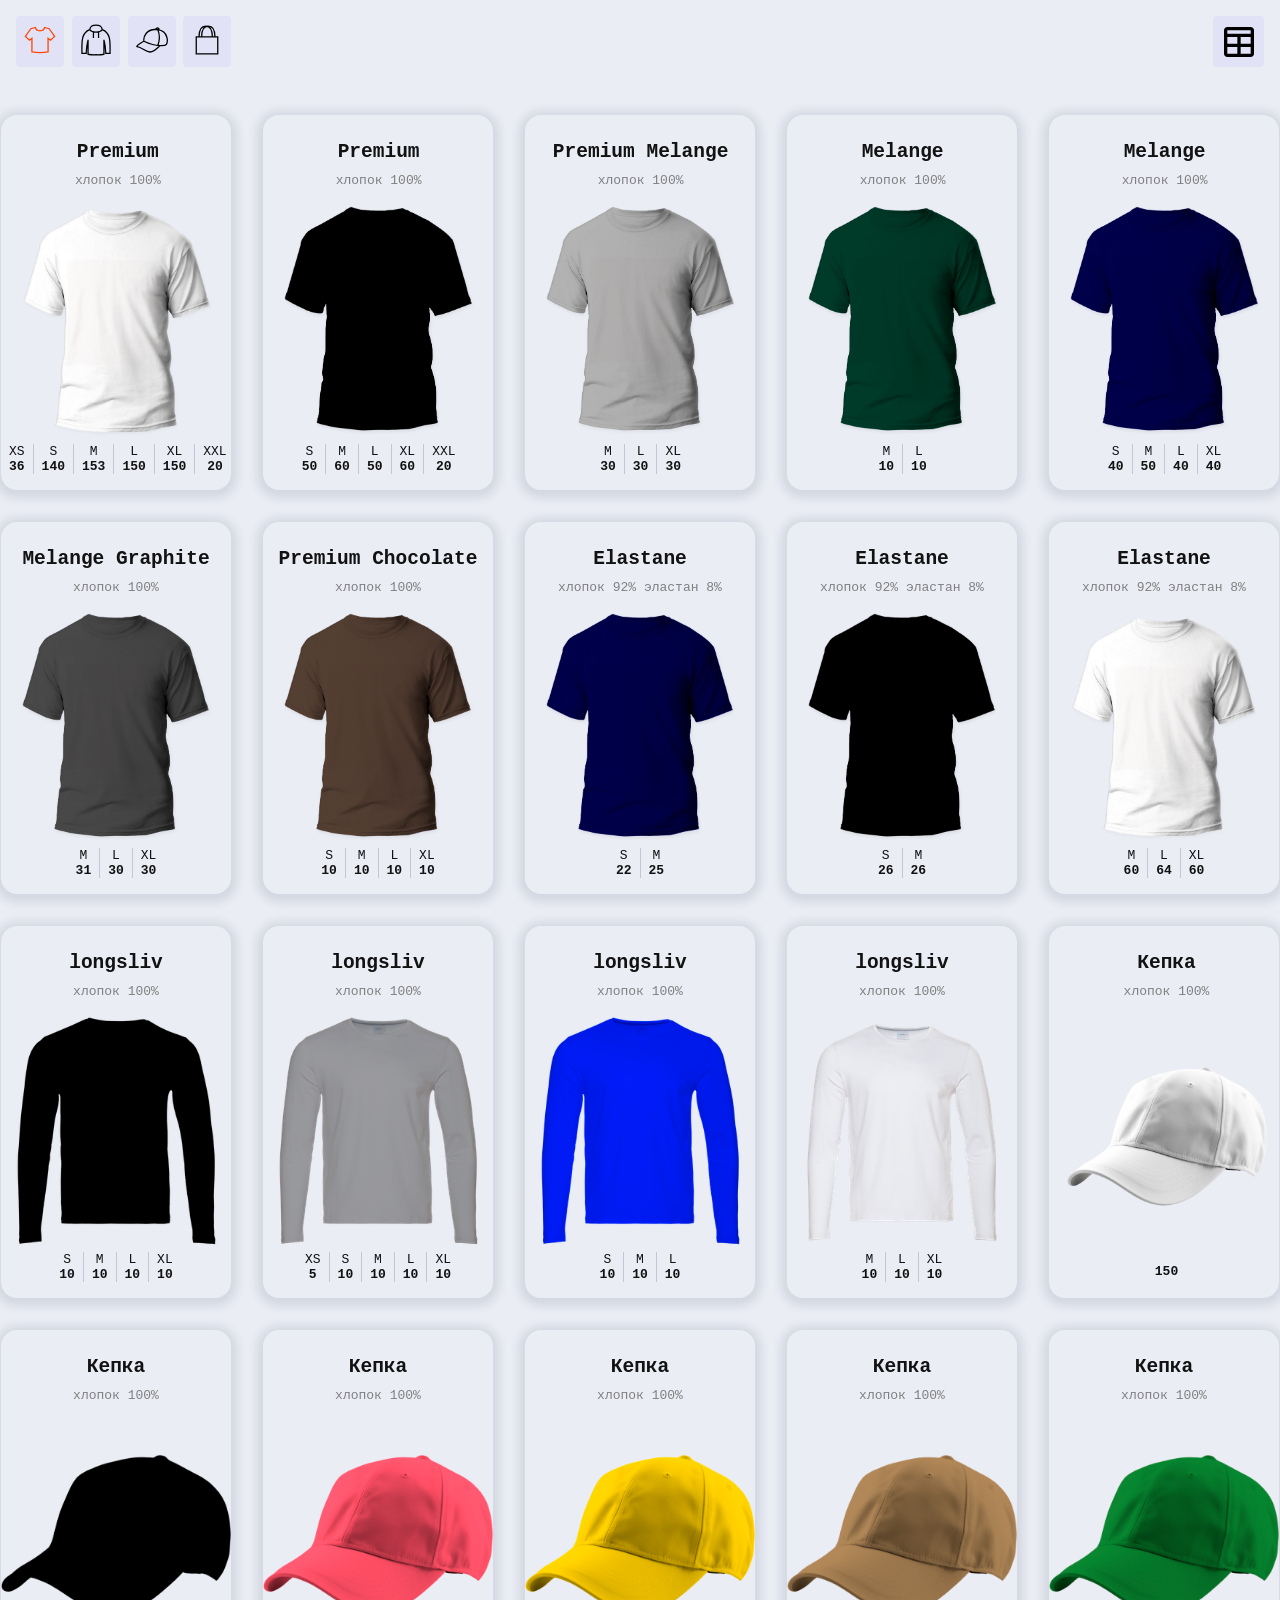
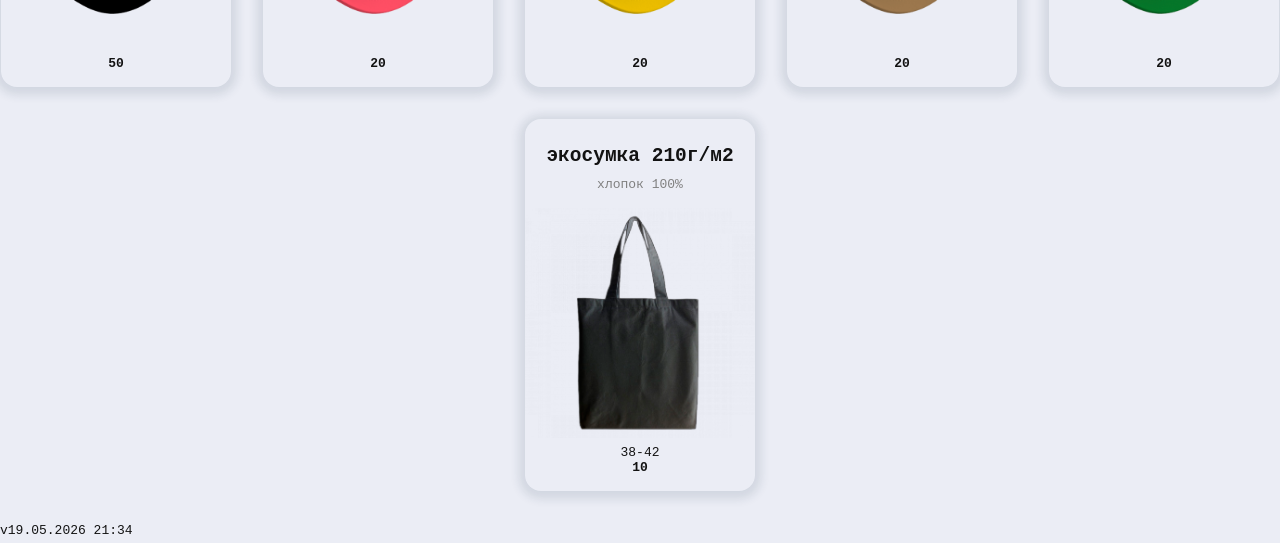
==== index.html @ ab4a7c16 "-" ====
<!DOCTYPE html>
<html lang="en">
<head>
    <meta charset="UTF-8">
    <meta name="viewport" content="width=device-width, initial-scale=1.0">
    <link rel="stylesheet" href="style.css">
    <title>Storage</title>
</head>
<body>
    <header>
        <div>
            <button class="btn active">
                <svg><use xlink:href="#tshirt"></use></svg>
            </button>
            <button class="btn">
                <svg><use xlink:href="#hoodie"></use></svg>
            </button>
            <button class="btn">
                <svg><use xlink:href="#cap"></use></svg>
            </button>
            <button class="btn">
                <svg><use xlink:href="#shopper"></use></svg>
            </button>
        </div>

        <a class="btn" href="html/table/index.html">
            <svg><use xlink:href="#table"></use></svg>
        </a>
    </header>

    <main>
        <div id="cluster"></div>
    </main>

    <footer>v19.05.2026 21:34</footer>

    <svg style="display: none">
        <!-- постер -->
        <symbol viewBox="0 0 100 10" id="poster-icon">
            <path d="M7.51 9.38l-2.11 0 -3.39 -6.11 0 6.11 -2.01 0 0 -8.76 2.7 0 2.8 5.02 0 -5.02 2.01 0 0 8.76zm0.83 0l2.96 -8.76 2.4 0 2.96 8.76 -2.26 0 -0.55 -1.77 -2.77 0 -0.54 1.77 -2.2 0zm5.03 -3.38l-0.9 -2.9 -0.9 2.9 1.8 0zm13.1 3.38l-2.19 0 0 -5.81 -1.6 3.75 -1.49 0 -1.6 -3.75 0 5.81 -2.07 0 0 -8.76 2.54 0 1.94 4.32 1.93 -4.32 2.54 0 0 8.76zm1.81 0l0 -8.76 5.92 0 0 1.68 -3.73 0 0 1.53 3.44 0 0 1.67 -3.44 0 0 2.2 3.73 0 0 1.68 -5.92 0zm14.71 0.17c-1.31,0 -2.35,-0.4 -3.13,-1.2 -0.77,-0.79 -1.15,-1.91 -1.15,-3.35 0,-1.39 0.38,-2.49 1.16,-3.32 0.77,-0.82 1.81,-1.24 3.13,-1.24 0.34,0 0.66,0.02 0.93,0.06 0.28,0.04 0.55,0.09 0.8,0.16 0.21,0.06 0.42,0.15 0.66,0.25 0.23,0.1 0.42,0.19 0.57,0.26l0 2.09 -0.23 0c-0.1,-0.09 -0.23,-0.21 -0.4,-0.34 -0.16,-0.13 -0.34,-0.25 -0.54,-0.38 -0.21,-0.12 -0.43,-0.23 -0.68,-0.32 -0.24,-0.08 -0.5,-0.13 -0.76,-0.13 -0.32,0 -0.61,0.05 -0.88,0.15 -0.26,0.1 -0.51,0.27 -0.75,0.52 -0.22,0.22 -0.4,0.53 -0.54,0.9 -0.14,0.38 -0.21,0.83 -0.21,1.35 0,0.54 0.07,1 0.22,1.37 0.14,0.37 0.33,0.67 0.57,0.89 0.23,0.22 0.48,0.38 0.76,0.48 0.28,0.1 0.56,0.15 0.84,0.15 0.29,0 0.56,-0.05 0.83,-0.15 0.26,-0.09 0.48,-0.2 0.66,-0.31 0.2,-0.12 0.37,-0.24 0.52,-0.37 0.15,-0.12 0.28,-0.23 0.39,-0.33l0.2 0 0 2.05c-0.16,0.08 -0.35,0.16 -0.56,0.26 -0.21,0.1 -0.43,0.18 -0.65,0.24 -0.28,0.08 -0.53,0.15 -0.77,0.19 -0.24,0.04 -0.57,0.07 -0.99,0.07zm12.23 -4.55c0,1.42 -0.37,2.53 -1.13,3.34 -0.76,0.81 -1.79,1.22 -3.11,1.22 -1.32,0 -2.35,-0.41 -3.11,-1.23 -0.75,-0.83 -1.13,-1.93 -1.13,-3.33 0,-1.4 0.38,-2.51 1.13,-3.33 0.76,-0.82 1.79,-1.23 3.11,-1.23 1.32,0 2.35,0.41 3.11,1.22 0.76,0.81 1.13,1.93 1.13,3.34zm-2.26 0c0,-0.52 -0.05,-0.97 -0.16,-1.34 -0.11,-0.36 -0.25,-0.66 -0.43,-0.9 -0.19,-0.24 -0.41,-0.41 -0.64,-0.51 -0.24,-0.11 -0.49,-0.16 -0.74,-0.16 -0.27,0 -0.52,0.05 -0.74,0.15 -0.22,0.09 -0.43,0.26 -0.63,0.51 -0.18,0.23 -0.33,0.53 -0.44,0.9 -0.11,0.38 -0.17,0.83 -0.17,1.35 0,0.54 0.05,0.98 0.16,1.34 0.1,0.36 0.25,0.65 0.43,0.89 0.19,0.24 0.41,0.42 0.65,0.52 0.23,0.11 0.48,0.16 0.74,0.16 0.26,0 0.51,-0.06 0.75,-0.17 0.24,-0.11 0.45,-0.29 0.63,-0.52 0.19,-0.26 0.33,-0.55 0.44,-0.89 0.1,-0.34 0.15,-0.78 0.15,-1.33zm12.51 4.38l-2.19 0 0 -5.81 -1.59 3.75 -1.5 0 -1.59 -3.75 0 5.81 -2.08 0 0 -8.76 2.54 0 1.94 4.32 1.93 -4.32 2.54 0 0 8.76zm8.55 -6c0,0.41 -0.06,0.8 -0.19,1.17 -0.13,0.37 -0.32,0.67 -0.56,0.92 -0.15,0.15 -0.31,0.29 -0.49,0.42 -0.18,0.13 -0.38,0.24 -0.59,0.33 -0.22,0.09 -0.45,0.16 -0.7,0.21 -0.26,0.05 -0.54,0.08 -0.86,0.08l-1.15 0 0 2.87 -2.2 0 0 -8.76 3.4 0c0.51,0 0.94,0.05 1.31,0.14 0.37,0.09 0.7,0.24 1,0.44 0.33,0.22 0.58,0.51 0.76,0.88 0.18,0.36 0.27,0.8 0.27,1.3zm-2.26 0.06c0,-0.25 -0.06,-0.46 -0.18,-0.64 -0.11,-0.17 -0.26,-0.3 -0.42,-0.36 -0.21,-0.09 -0.41,-0.15 -0.6,-0.16 -0.18,-0.01 -0.44,-0.02 -0.77,-0.02l-0.31 0 0 2.61 0.15 0c0.21,0 0.41,0 0.59,0 0.19,-0.01 0.35,-0.02 0.48,-0.04 0.12,-0.02 0.24,-0.06 0.38,-0.12 0.13,-0.06 0.23,-0.12 0.3,-0.19 0.15,-0.14 0.25,-0.29 0.3,-0.45 0.05,-0.16 0.08,-0.37 0.08,-0.63zm2.49 5.94l2.96 -8.76 2.4 0 2.97 8.76 -2.27 0 -0.54 -1.77 -2.77 0 -0.55 1.77 -2.2 0zm5.03 -3.38l-0.9 -2.9 -0.9 2.9 1.8 0zm11.67 3.38l-2.12 0 -3.38 -6.11 0 6.11 -2.01 0 0 -8.76 2.7 0 2.8 5.02 0 -5.02 2.01 0 0 8.76zm9.05 -8.76l-3.02 5.1 0 3.66 -2.21 0 0 -3.55 -3.07 -5.21 2.51 0 1.72 3.15 1.66 -3.15 2.41 0z"/>
        </symbol>

        <!-- футболка -->
        <symbol viewBox="0 0 100 100" id="tshirt">
            <path d="M50 89.19c0,0 -12.52,-0.08 -25.23,-2.07l0 -42.48 -7.51 6.21 -12.86 -11.92 16.81 -24.11 14.33 -4.01c0,0 2,10.42 14.46,10.42 12.46,0 14.46,-10.42 14.46,-10.42l14.33 4.01 16.81 24.11 -12.86 11.92 -7.51 -6.21 0 42.48c-12.71,1.99 -25.23,2.07 -25.23,2.07z" />
        </symbol>

        <!-- худи -->
        <symbol viewBox="0 0 100 100" id="hoodie">
            <path d="M50 96.07c13.19,0.58 24.82,-1.53 24.82,-1.53l0 -45.01c4.97,18.71 5.85,42.52 5.85,42.52l13.26 0c-0.15,-31.78 4.08,-62.9 -24,-74.25 -2.24,-0.9 1.78,-13.97 -19.93,-13.97 -21.71,0 -17.69,13.07 -19.93,13.97 -28.08,11.35 -23.85,42.47 -24,74.25l13.26 0c0,0 0.88,-23.81 5.85,-42.52l0 45.01c0,0 11.63,2.11 24.82,1.53zm-8.02 -71.6l0 19.02m16.04 -19.02l0 19.02m-27.95 -25.69c3.15,4.06 11.38,7.69 19.93,7.69 8.55,0 16.78,-3.63 19.93,-7.69" />
        </symbol>

        <!-- кепка -->
        <symbol viewBox="0 0 100 100" id="cap">
            <path d="M24.64 54c-7.42,3.43 -26.43,15.99 -21.26,16.63 15.1,1.87 27.74,16.84 40.45,16.85 12.26,0.02 23.43,-12.47 31.1,-20.12 0,0 16.52,1.24 20.03,-3.93 3.5,-5.18 8.91,-40.17 -26.94,-45.57 -35.85,-5.4 -45.37,22.55 -43.38,36.14zm50.29 13.36c0,0 -21.41,0.06 -50.29,-13.36m43.38 -36.14c4.2,9.09 8.78,23.93 0.68,49.07m-6.44 -49.67c0.53,-6.65 10.55,-6.43 10.07,1.43" />
        </symbol>

        <!-- шоппер -->
        <symbol viewBox="0 0 100 100" id="shopper">
            <path d="M16.41 40.47l67.18 0 0 52.81 -67.18 0 0 -52.81zm50.54 0c0,-28.6 -11.42,-33.75 -20.95,-33.75m-20.95 33.75c0,-28.6 11.42,-33.75 20.95,-33.75m28.95 33.75c0,-28.6 -11.42,-33.75 -20.95,-33.75m-20.95 33.75c0,-28.6 11.42,-33.75 20.95,-33.75" />
        </symbol>

        <!-- table -->
        <symbol viewBox="0 -960 960 960" id="table">
            <path d="M200-120q-33 0-56.5-23.5T120-200v-560q0-33 23.5-56.5T200-840h560q33 0 56.5 23.5T840-760v560q0 33-23.5 56.5T760-120H200Zm240-240H200v160h240v-160Zm80 0v160h240v-160H520Zm-80-80v-160H200v160h240Zm80 0h240v-160H520v160ZM200-680h560v-80H200v80Z"/>
        </symbol>
    </svg>
</body>

<!-- БД -->
<script src="data/tshirt.js"></script>
<script src="data/cap.js"></script>
<script src="data/longsleeve.js"></script>
<script src="data/shopper.js"></script>

<!-- строитель DOM -->
<script src="builder.js"></script>

</html>
---- style.css ----
:root {
    --btn-bg: rgb(200, 229, 255);
    --active: orangered;

    box-sizing: border-box;
}

body {
    margin: 0;
    min-height: 100vh;
    display: grid;
    gap: 2rem;
    grid-template-rows: auto 1fr auto;
    color: #121212;
    background-color: #ebedf5;
    font-family: monospace;
}

header {
    --size: 32px;

    display: grid;
    padding: 1rem;
    grid-template-columns: 1fr auto;

    & > div {

        & > button {
            padding: .5rem;
            border: none;

            & > svg {
                stroke: black;
                stroke-width: 4px;
                fill: transparent;
                width: auto;
                height: var(--size);
                aspect-ratio: 1;
            }
        }
    }

    & > a {
        display: flex;
        align-items: center;
        justify-content: center;
        aspect-ratio: 1;

        & svg {
            width: auto;
            height: 40px;
            aspect-ratio: 1;
        }
    }
}

.btn {
    border-radius: 4px;
    background-color: #e2e2f7;

    &:hover {
        cursor: pointer;
        background-color: #d9d9f3;
    }
}

.active > svg {
    stroke: orangered;
}

#cluster {
    display: flex;
    flex-wrap: wrap;
    gap: 2rem;
    justify-content: center;
}

.card {
    text-align: center;
    display: grid;
    gap: .4rem;
    padding: 1rem 0;
    width: 230px;
    border-radius: 1rem;
    box-shadow: 0px 2px 10px 6px rgba(34, 60, 80, 0.12);
}

.card h2,
.card p {
    margin: 10px 0;
}

.card p {
    color: gray;
}

.image {
    width: 100%;
    aspect-ratio: 1;
    background-image: url('img/tshirt.png');
    background-size: contain;
    background-repeat: no-repeat;
    background-position: center;
}

.size-table {
    display: flex;
    flex-wrap: nowrap;
    justify-content: center;

    & > * {
        text-align: center;
        border-right: 1px solid rgb(197, 198, 212);
        padding: 0 .5rem;

        & > span {
            display: block;
        }

        & > strong {
            display: block;
        }
    }

    & > :last-child {
        border: none;
    }
}

@media (orientation: portrait){
    body {
        padding: .4rem;
        gap: 0rem;
    }
    #cluster {
        margin: 1rem 0;
        display: grid;
        grid-template-columns: repeat(2, 1fr);
        gap: .7rem;
    }

    .card {
        font-size: 0.5rem;
        width: auto;
    }
}
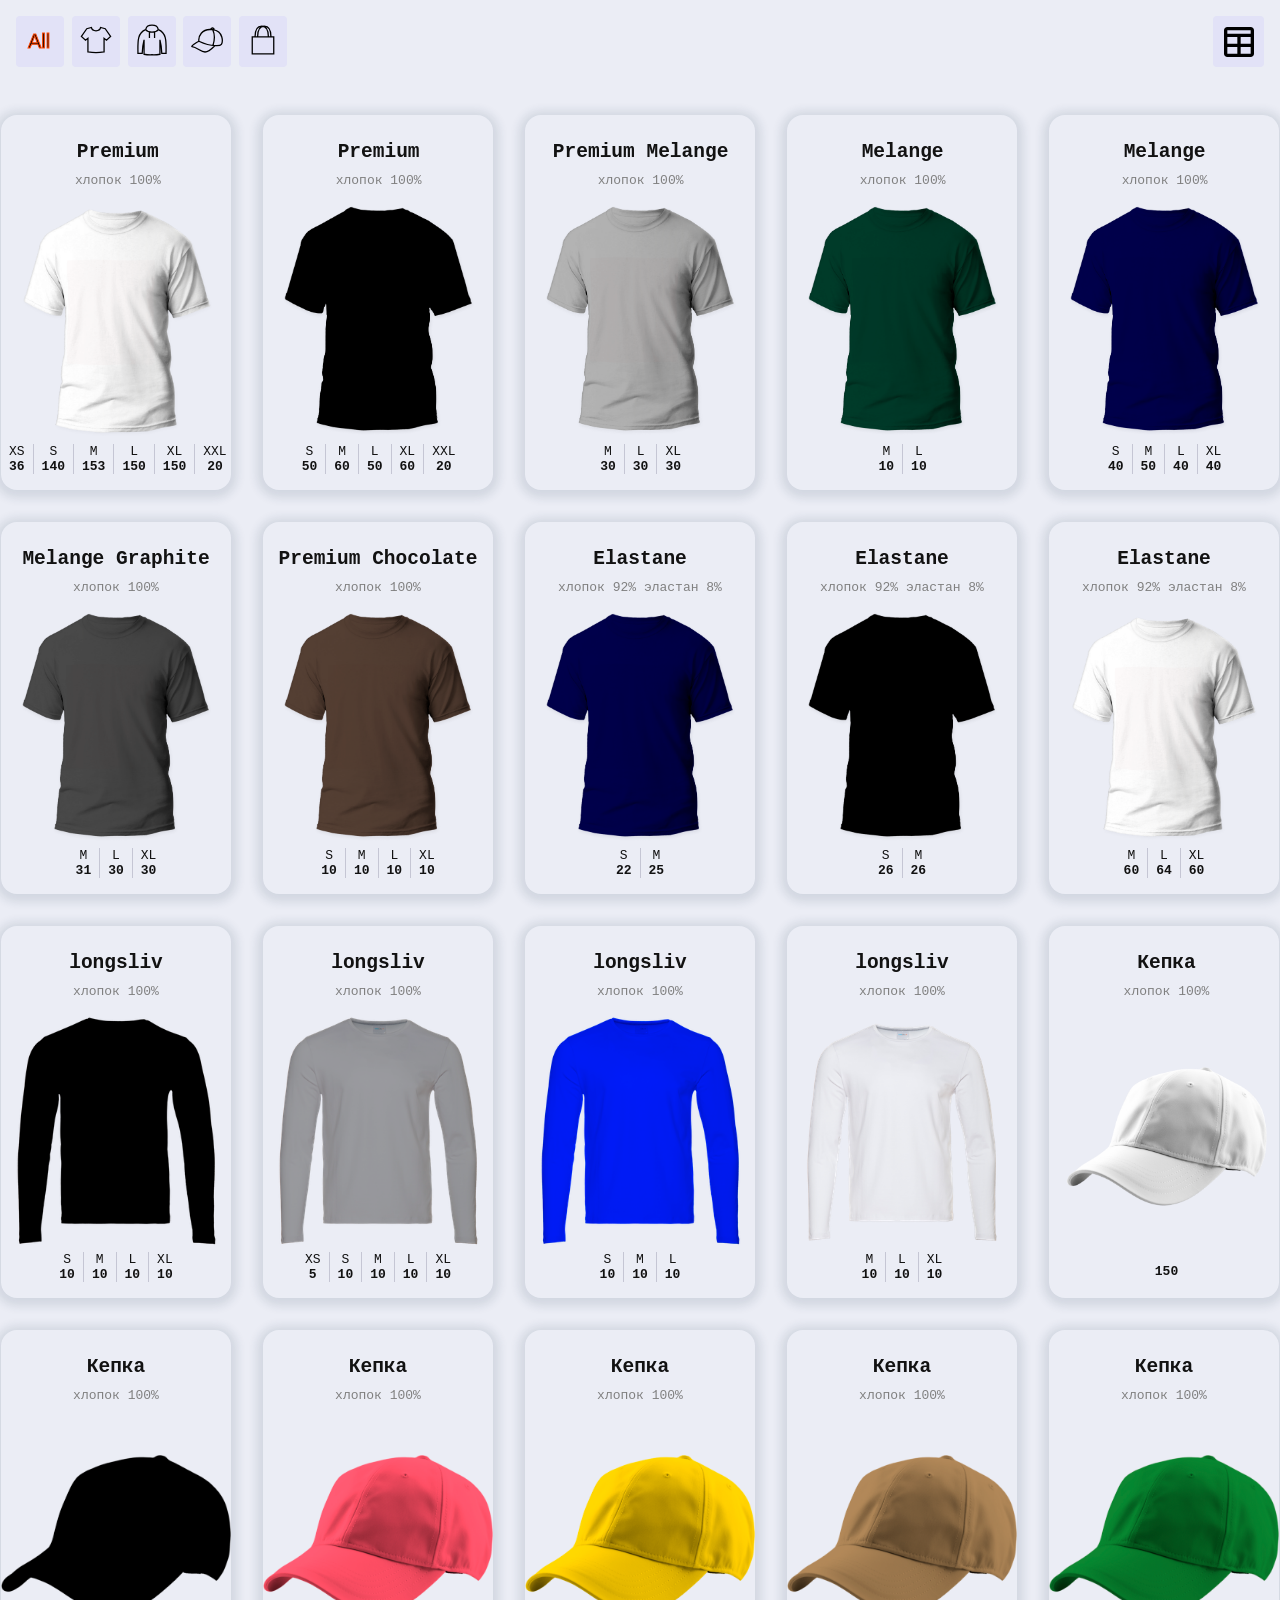
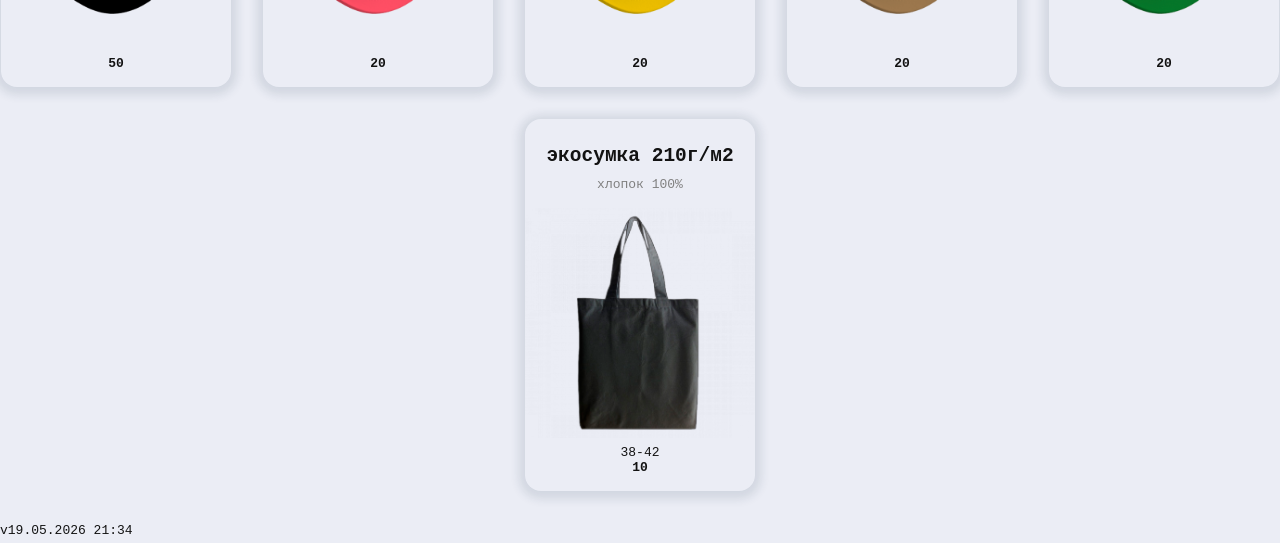
==== commit a7c44581: "-" ====
--- a/index.html
+++ b/index.html
@@ -9,16 +9,28 @@
 <body>
     <header>
         <div>
-            <button class="btn active">
+            <button class="btn active" onclick="builderAll(this)">
+                <svg>
+                    <style>
+                        .all-text {
+                            font: 100 20px sans-serif;
+                            stroke-width: 1;
+                            fill: black;
+                        }
+                    </style>
+                    <text x="4" y="24" class="all-text">All</text>
+                </svg>
+            </button>
+            <button class="btn" onclick="initiation(this, tshirt, 'tshirt')">
                 <svg><use xlink:href="#tshirt"></use></svg>
             </button>
-            <button class="btn">
+            <button class="btn" onclick="initiation(this, longsleeve, 'longsleeve')">
                 <svg><use xlink:href="#hoodie"></use></svg>
             </button>
-            <button class="btn">
+            <button class="btn" onclick="initiation(this, cap, 'cap')">
                 <svg><use xlink:href="#cap"></use></svg>
             </button>
-            <button class="btn">
+            <button class="btn" onclick="initiation(this, shopper, 'shopper')">
                 <svg><use xlink:href="#shopper"></use></svg>
             </button>
         </div>
--- a/style.css
+++ b/style.css
@@ -127,6 +127,10 @@
     }
 }
 
+.all-text {
+    font: bold 20px sans-serif;
+}
+
 @media (orientation: portrait){
     body {
         padding: .4rem;
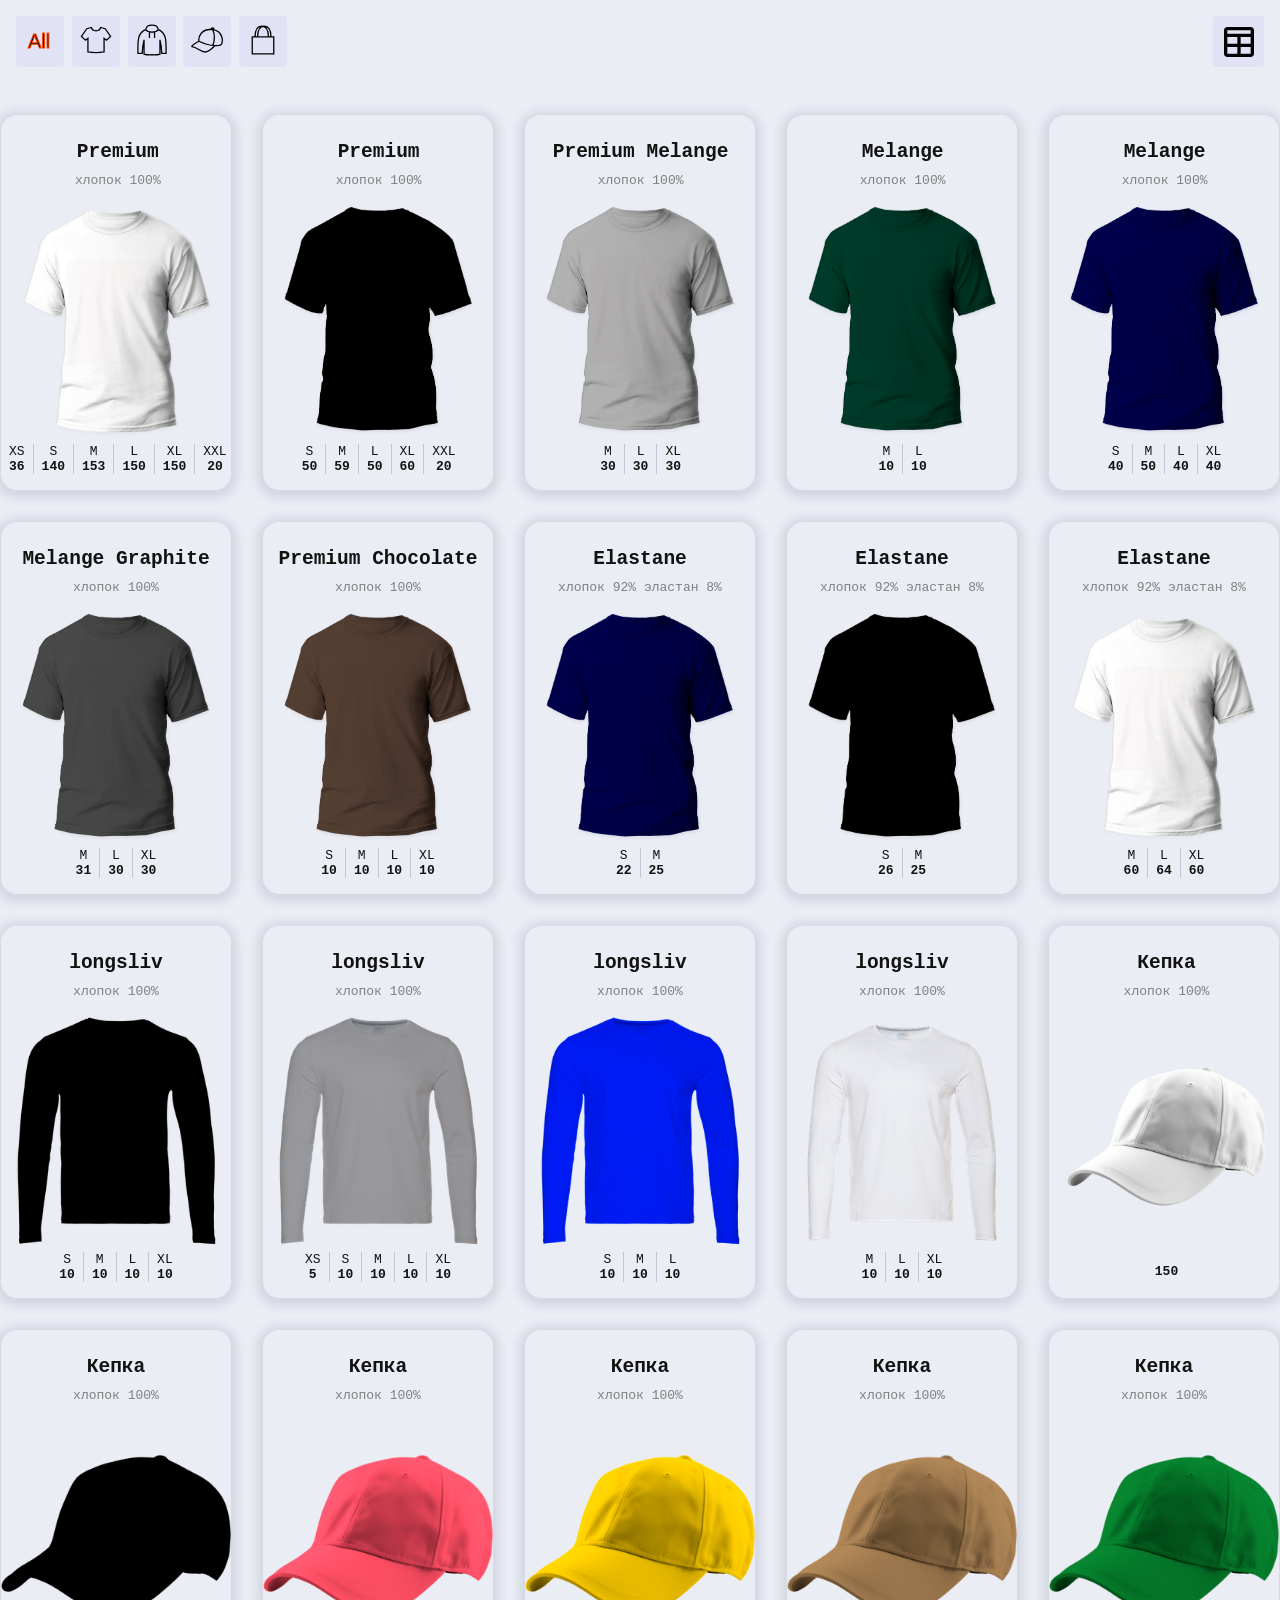
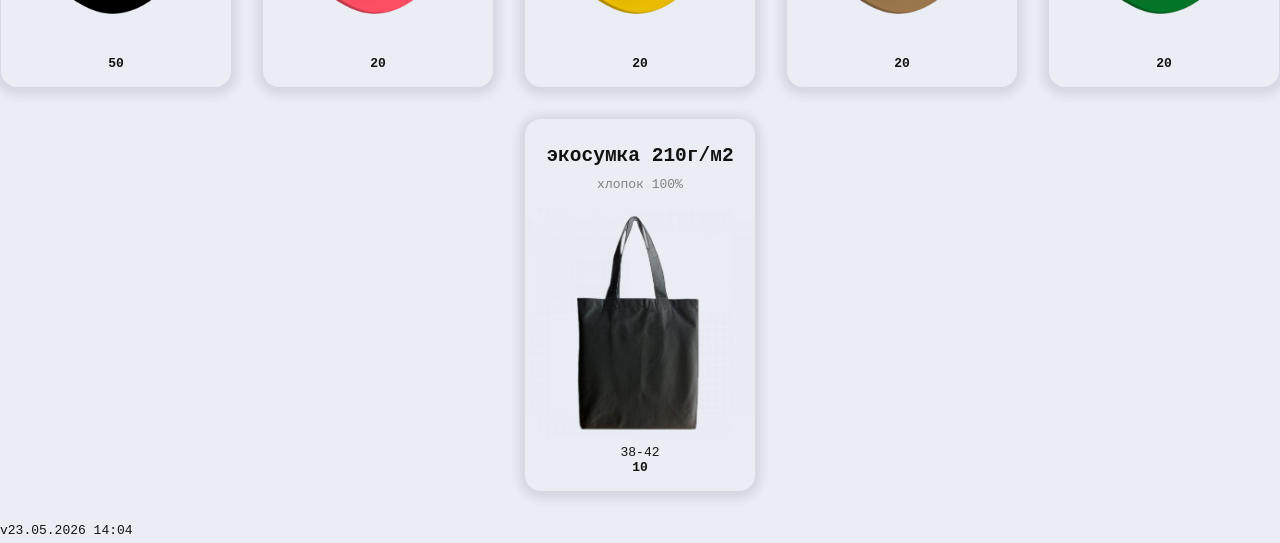
==== commit 6709e1ac: "-" ====
--- a/index.html
+++ b/index.html
@@ -44,7 +44,7 @@
         <div id="cluster"></div>
     </main>
 
-    <footer>v19.05.2026 21:34</footer>
+    <footer>v23.05.2026 14:04</footer>
 
     <svg style="display: none">
         <!-- постер -->
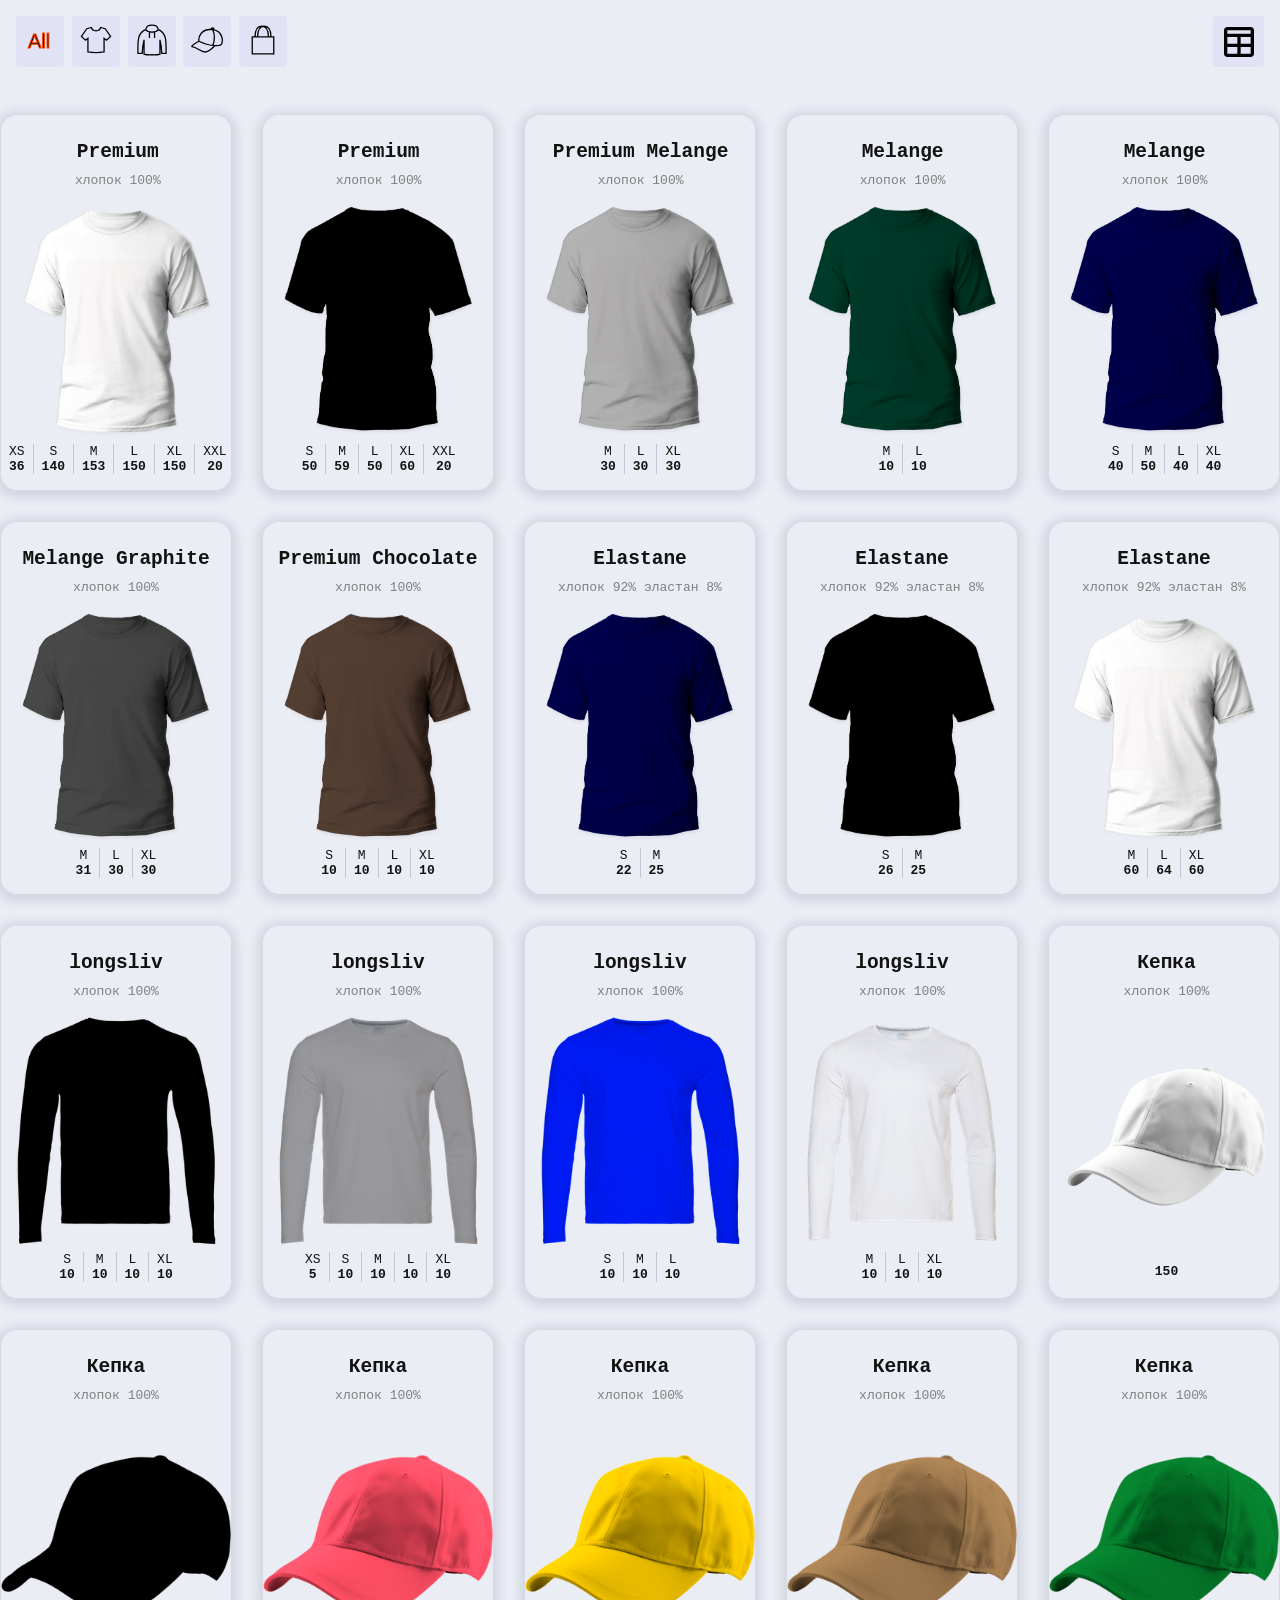
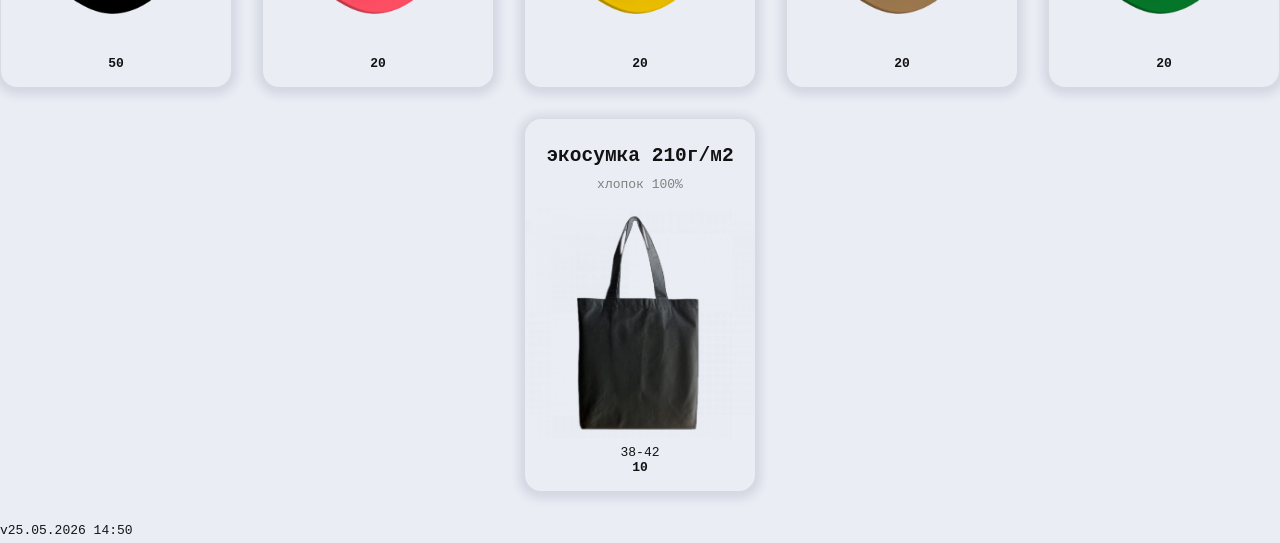
==== commit 40fd926f: "-" ====
--- a/index.html
+++ b/index.html
@@ -44,7 +44,7 @@
         <div id="cluster"></div>
     </main>
 
-    <footer>v23.05.2026 14:04</footer>
+    <footer>v25.05.2026 14:50</footer>
 
     <svg style="display: none">
         <!-- постер -->
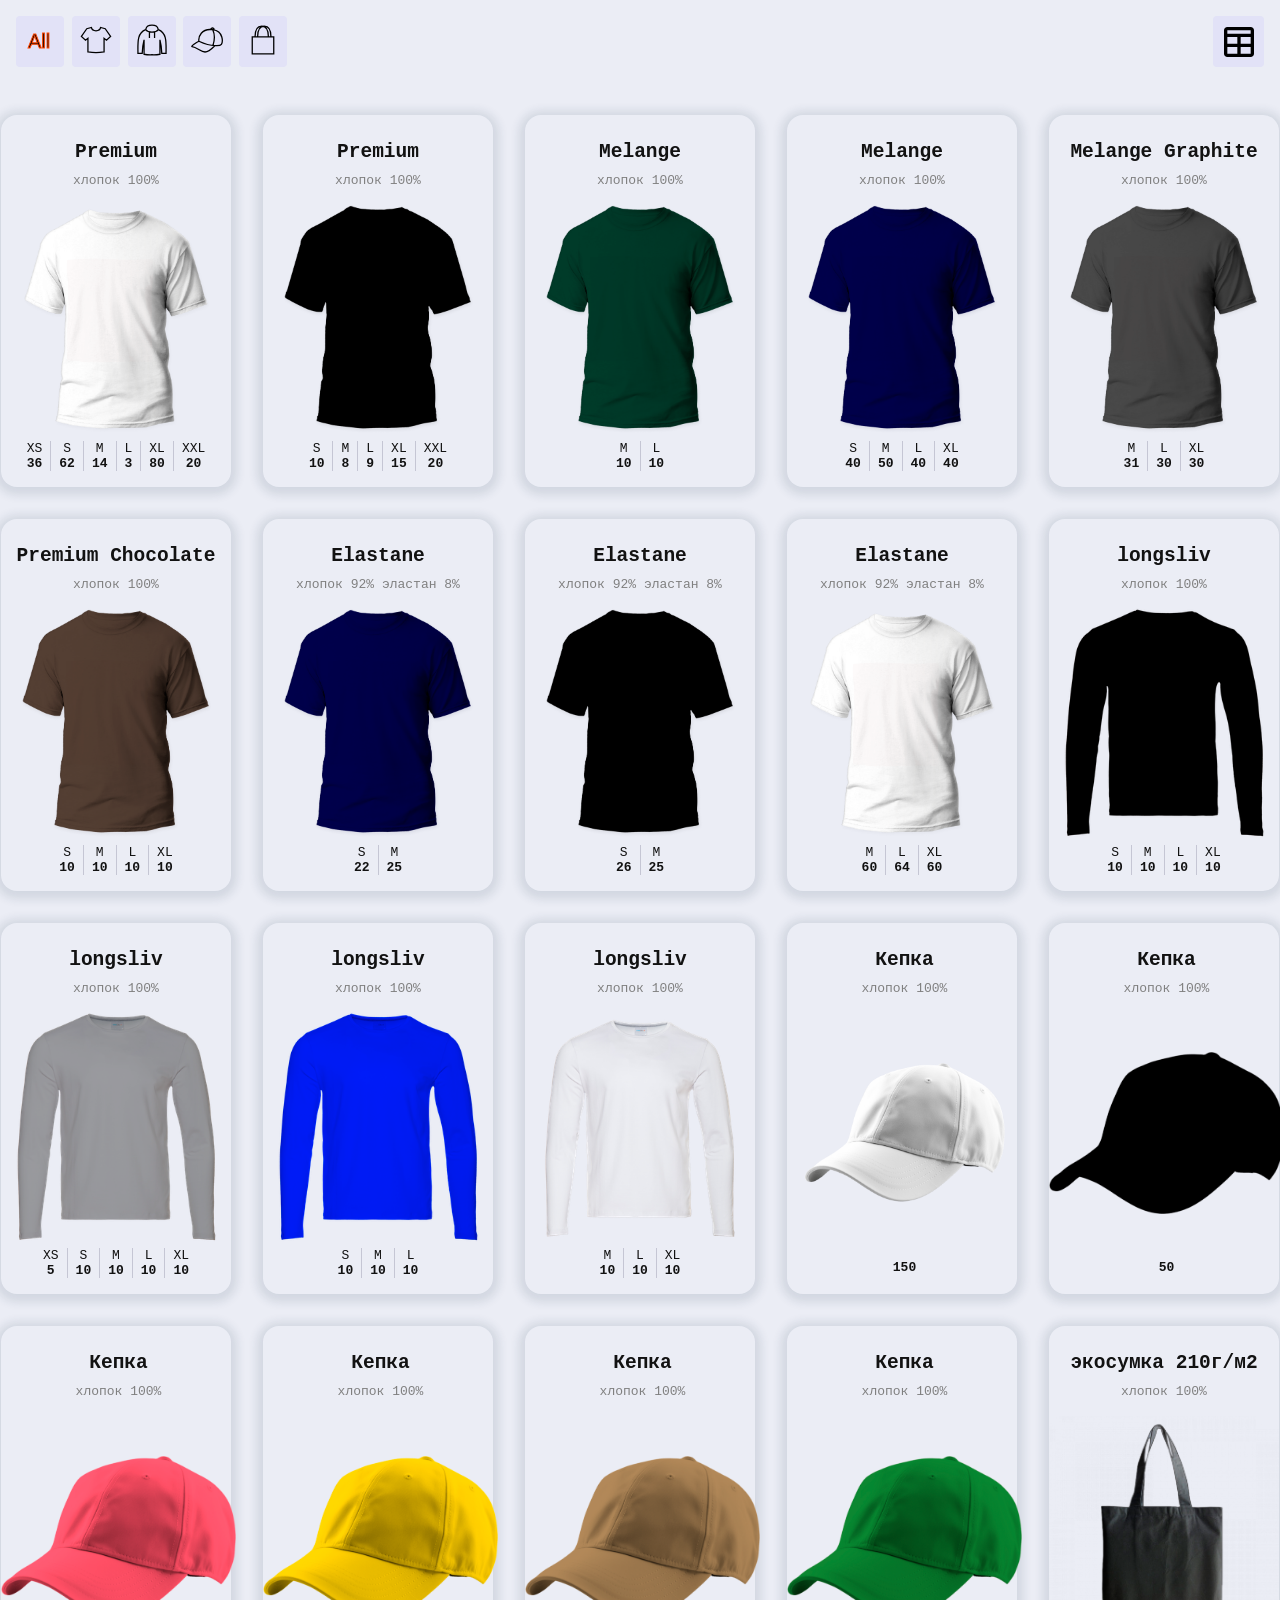
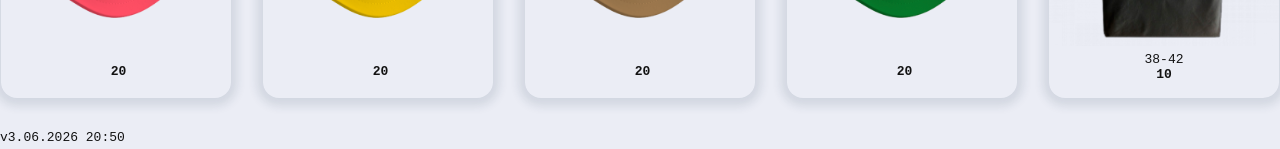
==== commit 9d8bb42e: "-" ====
--- a/index.html
+++ b/index.html
@@ -44,7 +44,7 @@
         <div id="cluster"></div>
     </main>
 
-    <footer>v25.05.2026 14:50</footer>
+    <footer>v3.06.2026 20:50</footer>
 
     <svg style="display: none">
         <!-- постер -->
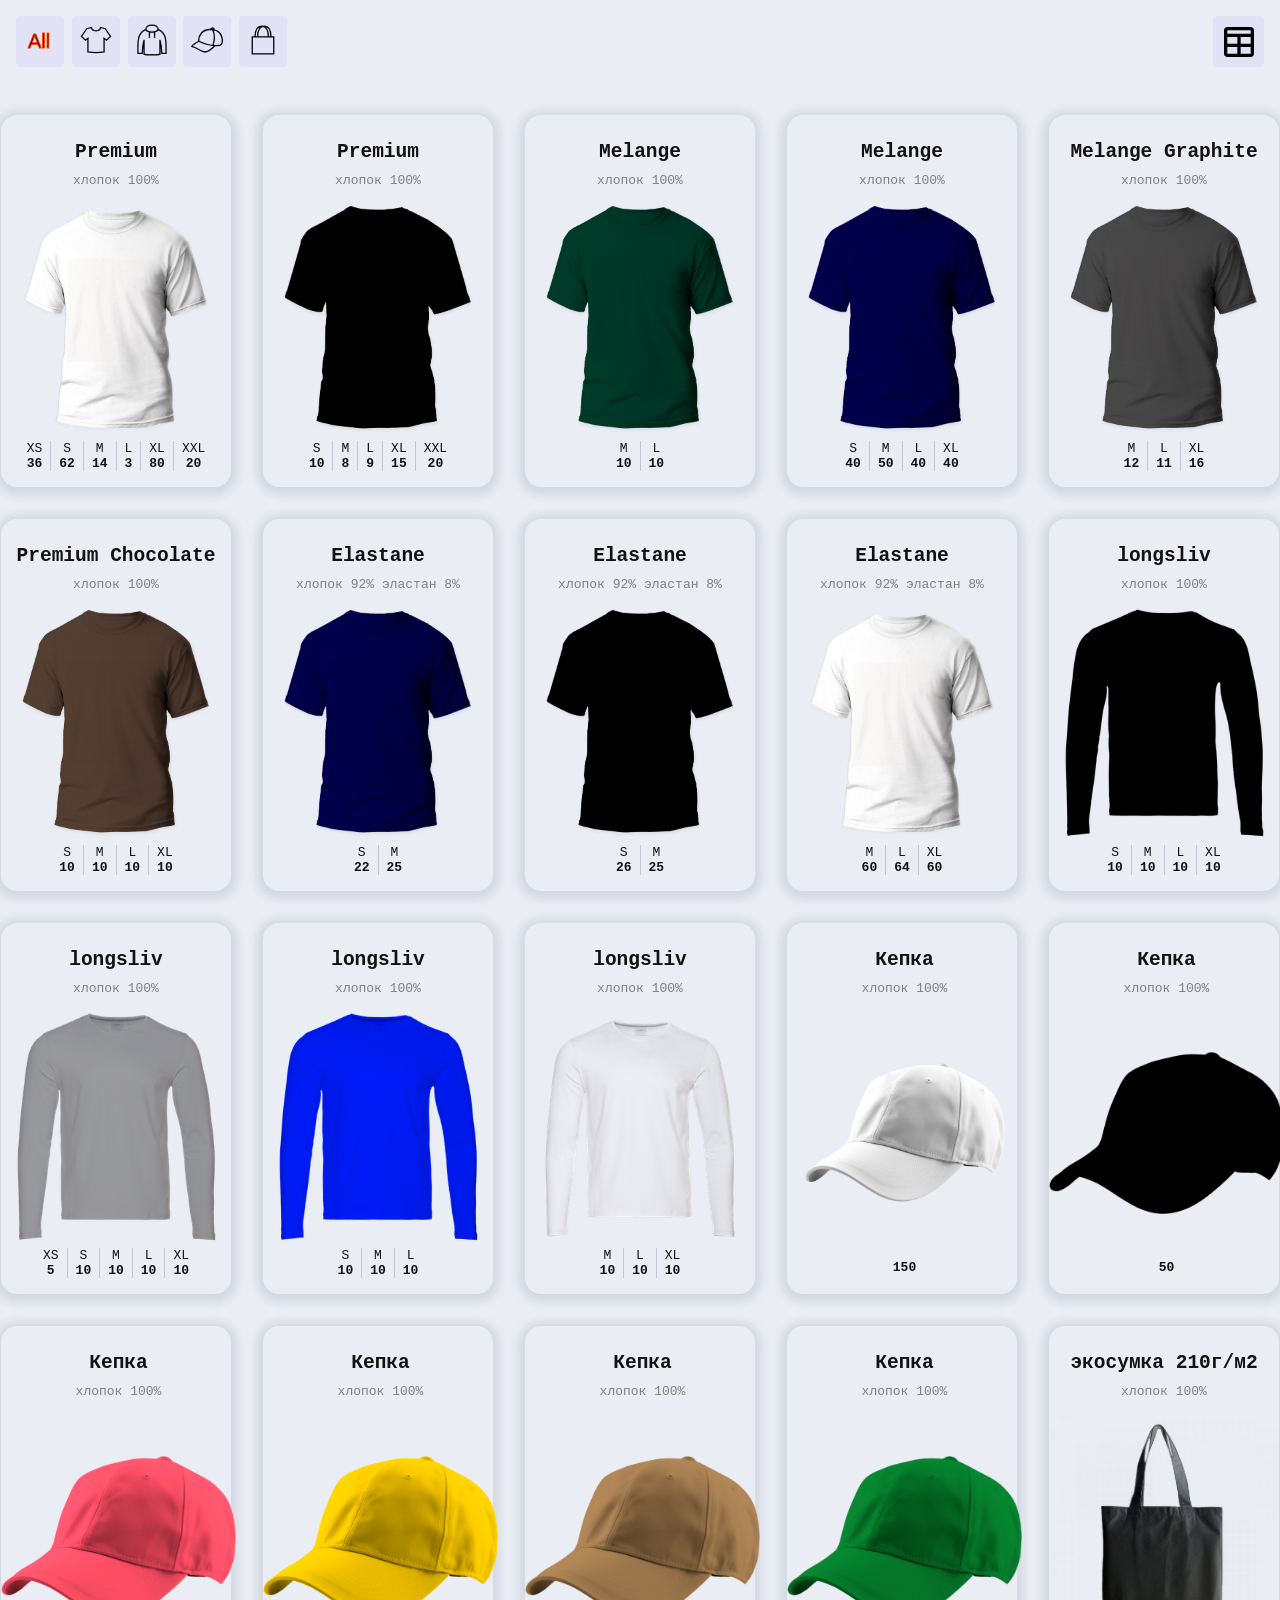
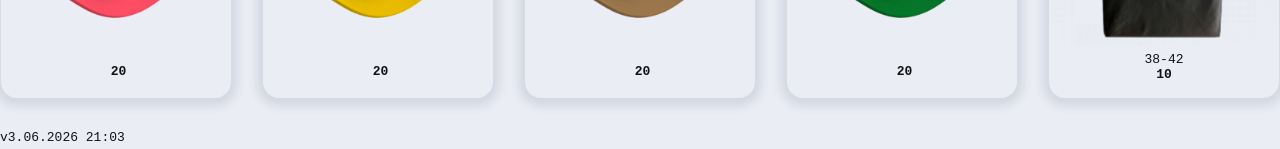
==== commit dbfb8d29: "-" ====
--- a/index.html
+++ b/index.html
@@ -44,7 +44,7 @@
         <div id="cluster"></div>
     </main>
 
-    <footer>v3.06.2026 20:50</footer>
+    <footer>v3.06.2026 21:03</footer>
 
     <svg style="display: none">
         <!-- постер -->
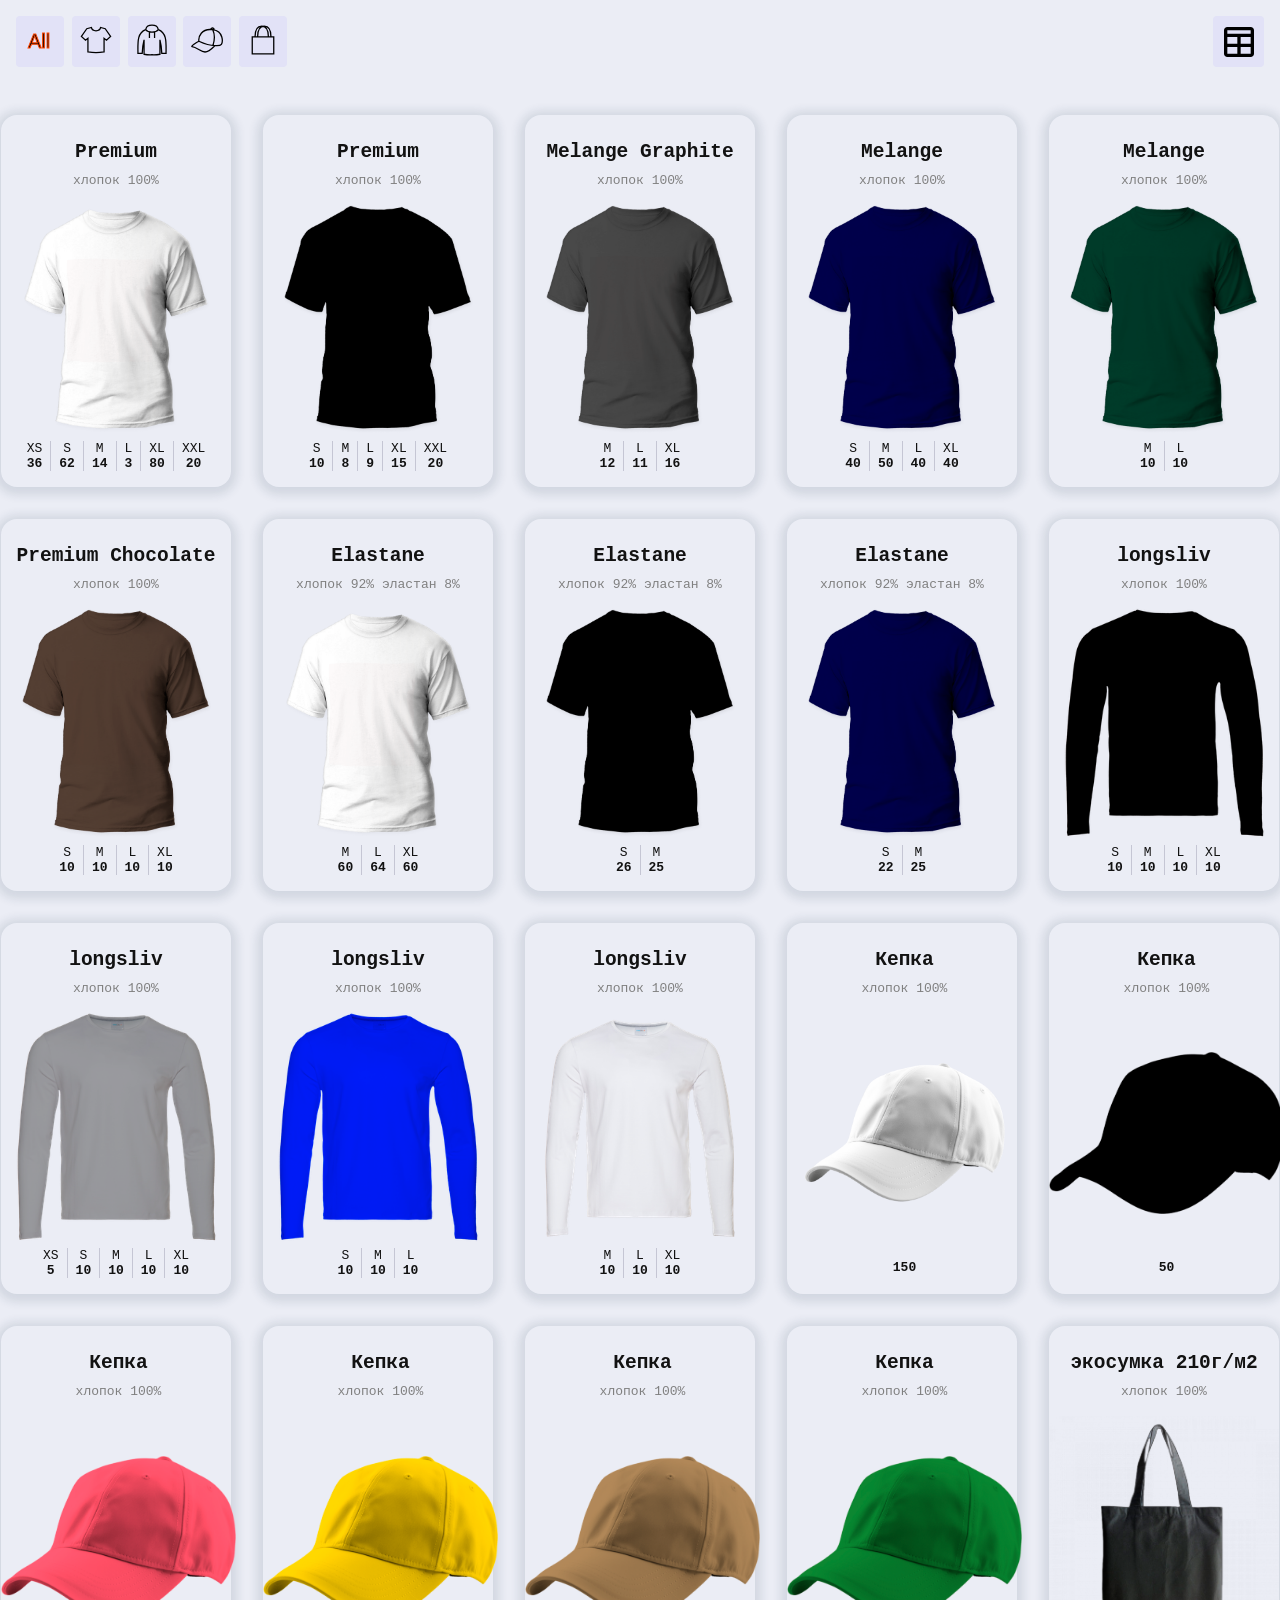
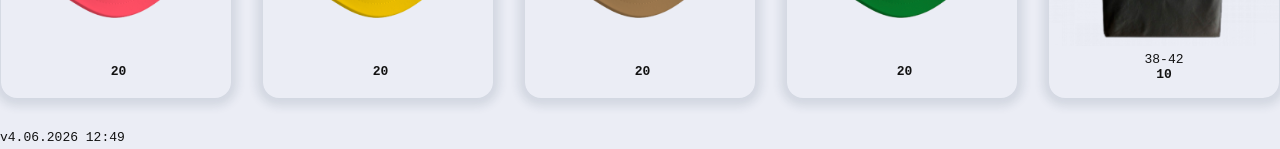
==== commit cc258efe: "-" ====
--- a/index.html
+++ b/index.html
@@ -44,7 +44,7 @@
         <div id="cluster"></div>
     </main>
 
-    <footer>v3.06.2026 21:03</footer>
+    <footer>v4.06.2026 12:49</footer>
 
     <svg style="display: none">
         <!-- постер -->
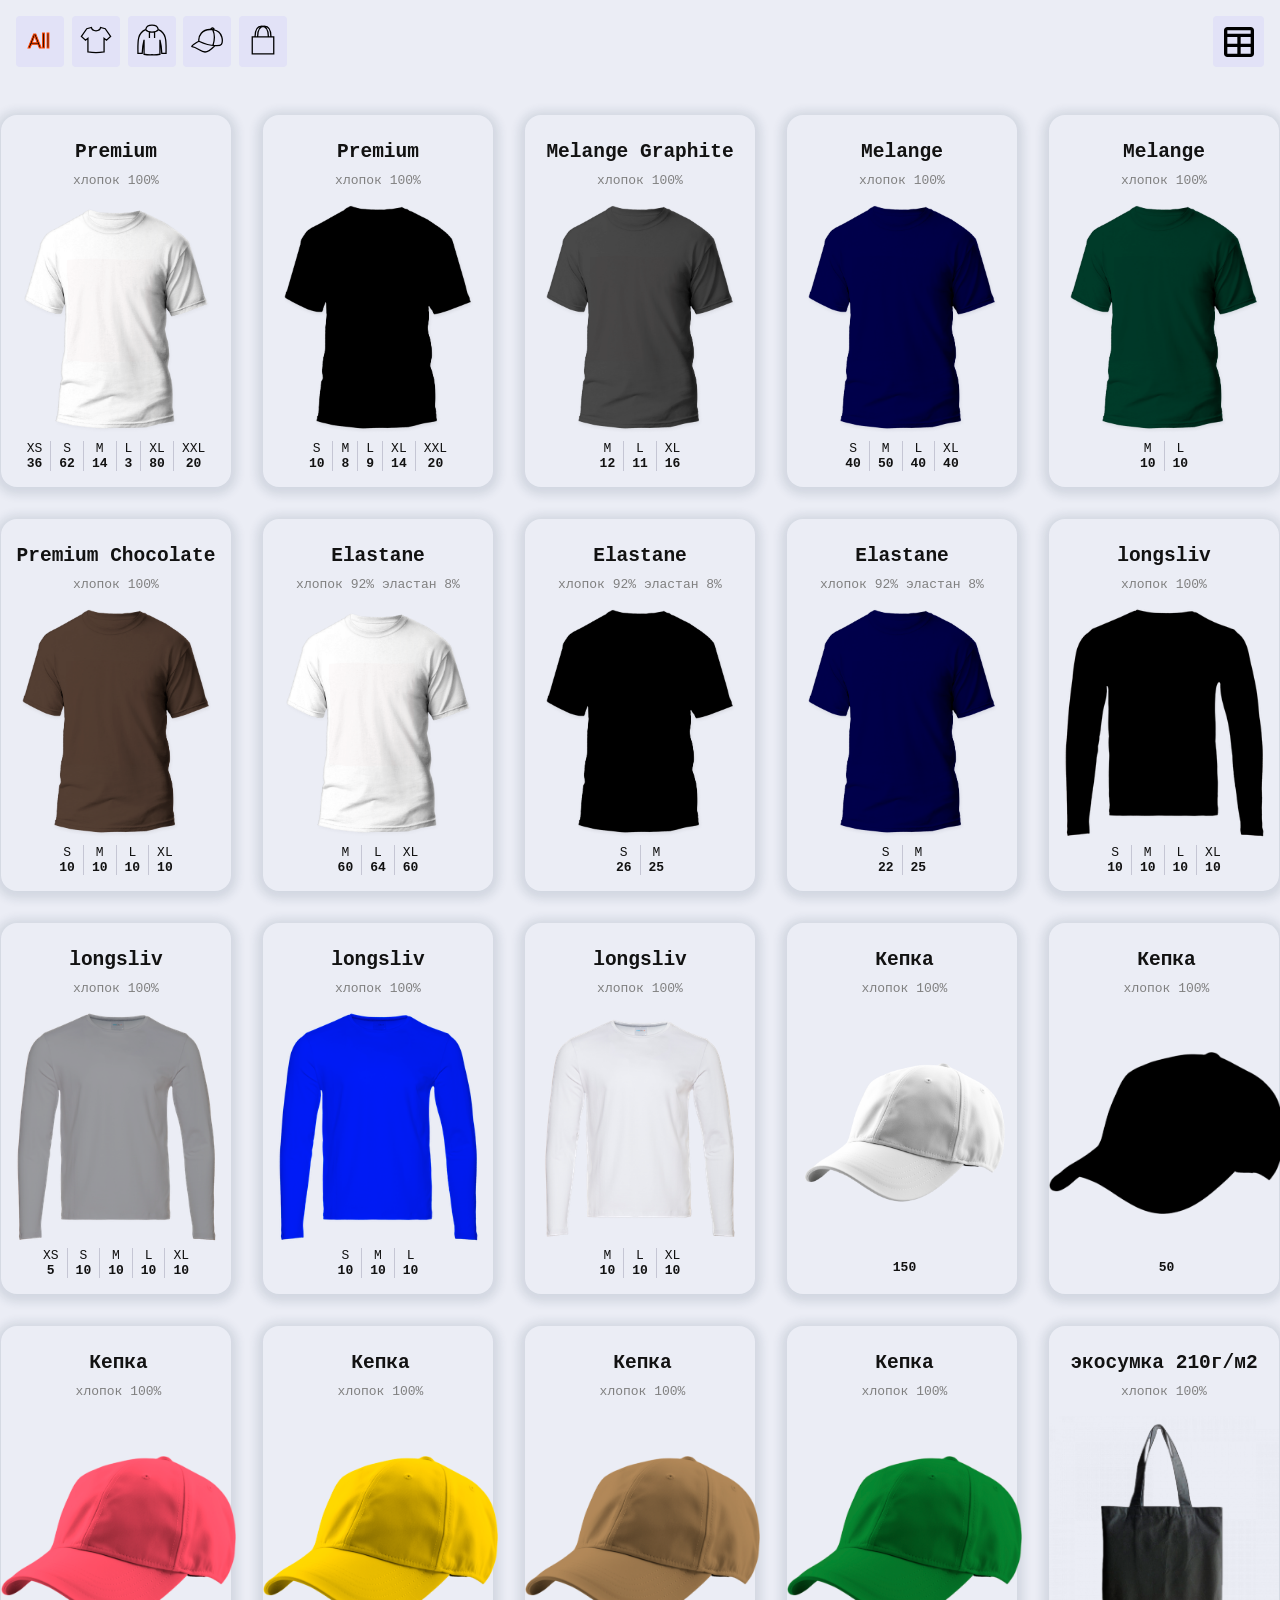
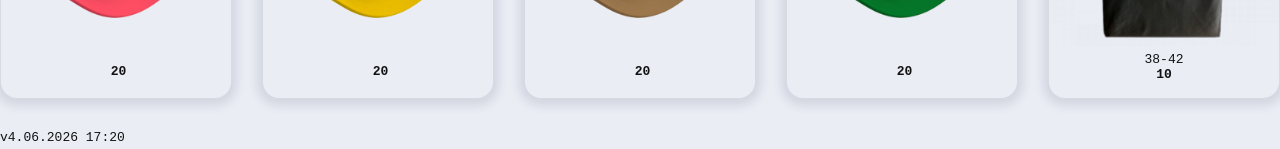
==== commit f44cf45b: "-" ====
--- a/index.html
+++ b/index.html
@@ -44,7 +44,7 @@
         <div id="cluster"></div>
     </main>
 
-    <footer>v4.06.2026 12:49</footer>
+    <footer>v4.06.2026 17:20</footer>
 
     <svg style="display: none">
         <!-- постер -->
